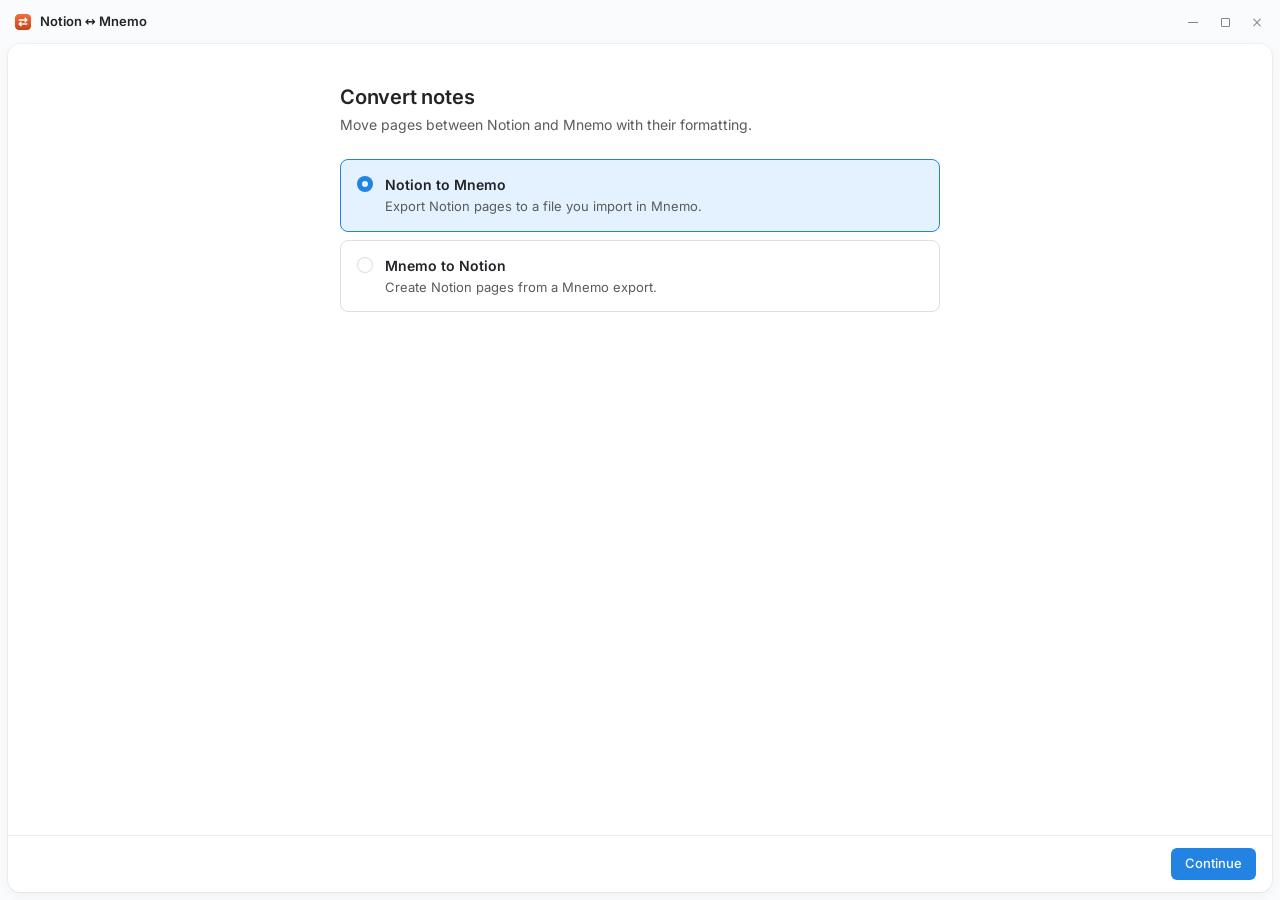
==== notion2mnemo/gui/web/index.html @ a055111a "feat(gui): add a desktop app - Walk through connecting, choosing pages or notes and converting, with" ====
<!DOCTYPE html>
<html lang="en">
<head>
<meta charset="utf-8">
<meta name="viewport" content="width=device-width, initial-scale=1">
<title>Notion ↔ Mnemo Converter</title>
<link rel="stylesheet" href="app.css">
</head>
<body>

<div class="app">

  <!-- The window is frameless. Only the drag strip moves it, so the buttons stay clickable. -->
  <header class="titlebar">
    <div class="titlebar-drag pywebview-drag-region">
      <img class="app-icon" src="icon.png" alt="">
      <span class="app-name">Notion ↔ Mnemo</span>
      <nav class="rail" id="rail" hidden>
        <span class="step" id="step-1"><span class="dot">1</span><span class="step-name">Connect</span></span>
        <span class="step" id="step-2"><span class="dot">2</span><span class="step-name" id="step-2-name">Choose pages</span></span>
        <span class="step" id="step-3"><span class="dot">3</span><span class="step-name">Convert</span></span>
      </nav>
    </div>
    <div class="winbtns">
      <button class="winbtn" id="win-min" title="Minimise" aria-label="Minimise"><i class="g-min"></i></button>
      <button class="winbtn" id="win-max" title="Maximise" aria-label="Maximise"><i class="g-max"></i></button>
      <button class="winbtn close" id="win-close" title="Close" aria-label="Close"><i class="g-close"></i></button>
    </div>
  </header>

  <main class="stage">

    <section class="screen" id="screen-start">
      <div class="body">
        <div class="head">
          <h1>Convert notes</h1>
          <p class="lede">Move pages between Notion and Mnemo with their formatting.</p>
        </div>
        <div class="choices" role="radiogroup" aria-label="Direction">
          <button class="choice selected" id="dir-pull" aria-pressed="true">
            <span class="choice-radio"></span>
            <span class="choice-text">
              <span class="choice-title">Notion to Mnemo</span>
              <span class="choice-note">Export Notion pages to a file you import in Mnemo.</span>
            </span>
          </button>
          <button class="choice" id="dir-push" aria-pressed="false">
            <span class="choice-radio"></span>
            <span class="choice-text">
              <span class="choice-title">Mnemo to Notion</span>
              <span class="choice-note">Create Notion pages from a Mnemo export.</span>
            </span>
          </button>
        </div>
        <div class="notice" id="update-notice" hidden>
          <span class="notice-text" id="update-text"></span>
          <button class="linkish" id="update-open">See what's new</button>
        </div>
      </div>
      <footer class="actionbar">
        <span class="foot-note" id="version"></span>
        <span class="spacer"></span>
        <button class="btn primary" data-go="connect">Continue</button>
      </footer>
    </section>

    <section class="screen" id="screen-update" hidden>
      <div class="body">
        <div class="head">
          <h1 id="update-title"></h1>
          <p class="lede" id="update-sub"></p>
        </div>
        <pre class="notes selectable" id="update-notes"></pre>
        <p class="lede" id="update-link-wrap" hidden>
          <a href="#" id="update-link">Read the release notes on GitHub</a>
        </p>
        <div class="progress-wrap" id="update-progress" hidden>
          <div class="track"><div class="fill" id="update-fill"></div></div>
          <div class="now" id="update-stage">Downloading…</div>
        </div>
      </div>
      <footer class="actionbar">
        <span class="foot-note" id="update-foot">The app restarts to finish.</span>
        <span class="spacer"></span>
        <button class="btn" id="update-later">Not now</button>
        <button class="btn primary" id="update-install">Update</button>
      </footer>
    </section>

    <section class="screen" id="screen-connect" hidden>
      <div class="body">
        <div class="head">
          <h1>Connect to Notion</h1>
          <p class="lede">The converter reads Notion through an integration key. You only set this up once.</p>
        </div>

        <ol class="steps">
          <li>
            <span class="num">1</span>
            <span>Open <a href="#" data-url="https://www.notion.so/my-integrations">notion.so/my-integrations</a>,
              create a new integration and copy its secret.</span>
          </li>
          <li>
            <span class="num">2</span>
            <span>In Notion, open each page you want to move and add the integration under
              <strong>⋯ &gt; Connections</strong>. Pages inside it are included.</span>
          </li>
        </ol>

        <div class="field">
          <label class="field-label" for="token">Integration secret</label>
          <input type="password" id="token" class="input mono" placeholder="ntn_"
                 autocomplete="off" spellcheck="false">
          <label class="check"><input type="checkbox" id="remember-token"> Remember on this computer</label>
        </div>
      </div>
      <footer class="actionbar">
        <span class="foot-note">The key is only ever sent to Notion.</span>
        <span class="spacer"></span>
        <button class="btn" data-go="start">Back</button>
        <button class="btn primary" id="connect-continue">Continue</button>
      </footer>
    </section>

    <section class="screen" id="screen-pages" hidden>
      <div class="body listing">
        <div class="head">
          <h1>Choose pages</h1>
          <p class="lede">Pages inside the ones you choose are included.</p>
        </div>
        <div class="list-bar">
          <label class="check"><input type="checkbox" id="select-all" checked> All top-level pages</label>
          <span class="spacer"></span>
          <span class="count" id="selection-count"></span>
          <input type="search" id="filter" class="input search" placeholder="Filter">
        </div>
        <ul class="items" id="page-list"></ul>
        <p class="hint">Missing a page? Add the integration to it in Notion under <strong>⋯ &gt; Connections</strong>.
          <a href="#" id="reload-pages">Refresh</a></p>
      </div>
      <footer class="actionbar">
        <span class="spacer"></span>
        <button class="btn" data-go="connect">Back</button>
        <button class="btn primary" id="pages-continue">Continue</button>
      </footer>
    </section>

    <section class="screen" id="screen-ready" hidden>
      <div class="body">
        <div class="head">
          <h1>Export</h1>
          <p class="lede" id="ready-summary"></p>
        </div>

        <div class="panel">
          <div class="prow">
            <div class="prow-text">
              <span class="prow-label">File</span>
              <span class="prow-value"><span id="output-name">notion-export.mnemo</span>
                <span class="dim" id="output-dir"></span></span>
            </div>
            <button class="btn small" id="pick-output">Change</button>
          </div>
          <div class="prow">
            <div class="prow-text">
              <span class="prow-label">Folder in Mnemo</span>
              <input type="text" id="opt-folder" class="inline-input" value="Notion"
                     placeholder="None, add the notes at the top level" aria-label="Folder in Mnemo">
            </div>
            <button class="btn small" id="rename-folder">Rename</button>
          </div>
          <label class="prow toggle">
            <input type="checkbox" id="opt-covers">
            <span class="prow-flex">Include page covers</span>
            <span class="dim">Makes the file larger</span>
          </label>
          <label class="prow toggle">
            <input type="checkbox" id="opt-dbprops" checked>
            <span class="prow-flex">Show database fields as a table</span>
            <span class="dim">At the top of each note</span>
          </label>
        </div>

        <details class="advanced">
          <summary>Advanced</summary>
          <label class="adv-row">Stop after
            <input type="number" id="opt-limit" class="input" min="1" placeholder="All"> pages
          </label>
        </details>
      </div>
      <footer class="actionbar">
        <span class="foot-note">Notion allows a few requests a second, so large workspaces take a few minutes.</span>
        <span class="spacer"></span>
        <button class="btn" data-go="pages">Back</button>
        <button class="btn primary" id="run-pull">Export</button>
      </footer>
    </section>

    <section class="screen" id="screen-source" hidden>
      <div class="body listing">
        <div class="head">
          <h1>Choose notes</h1>
          <p class="lede">Export a package in Mnemo first, under <strong>Notes &gt; Export &gt; Mnemo package</strong>.</p>
        </div>
        <div class="panel">
          <div class="prow">
            <div class="prow-text">
              <span class="prow-label">Package</span>
              <span class="prow-value" id="package-value">None chosen</span>
            </div>
            <button class="btn small" id="pick-package">Choose</button>
          </div>
        </div>
        <div class="list-bar">
          <span class="list-title">Create the pages under</span>
          <span class="spacer"></span>
          <a href="#" id="reload-parents" class="hint-link">Refresh</a>
          <input type="search" id="parent-filter" class="input search" placeholder="Filter">
        </div>
        <ul class="items pick-one" id="parent-list"></ul>
        <p class="hint">The page needs the integration connected, with permission to insert content.</p>
      </div>
      <footer class="actionbar">
        <span class="spacer"></span>
        <button class="btn" data-go="connect">Back</button>
        <button class="btn primary" id="source-continue">Continue</button>
      </footer>
    </section>

    <section class="screen" id="screen-push-ready" hidden>
      <div class="body">
        <div class="head">
          <h1>Import</h1>
          <p class="lede" id="push-summary"></p>
        </div>
        <div class="panel">
          <div class="prow">
            <div class="prow-text">
              <span class="prow-label">Package</span>
              <span class="prow-value" id="push-package-value"></span>
            </div>
          </div>
          <div class="prow">
            <div class="prow-text">
              <span class="prow-label">Notion page</span>
              <span class="prow-value" id="push-parent-value"></span>
            </div>
          </div>
          <label class="prow toggle">
            <input type="checkbox" id="opt-upload-images" checked>
            <span class="prow-flex">Upload images</span>
            <span class="dim">Otherwise they are left out</span>
          </label>
        </div>
      </div>
      <footer class="actionbar">
        <span class="foot-note">Only new pages are created. Nothing in Notion is changed.</span>
        <span class="spacer"></span>
        <button class="btn" data-go="source">Back</button>
        <button class="btn primary" id="run-push">Create pages</button>
      </footer>
    </section>

    <section class="screen" id="screen-working" hidden>
      <div class="body">
        <div class="head">
          <h1 id="working-title">Exporting</h1>
          <p class="lede" id="working-sub">Starting</p>
        </div>
        <div class="progress-wrap">
          <div class="track"><div class="fill" id="progress-fill"></div></div>
          <div class="now" id="working-now"></div>
        </div>
      </div>
      <footer class="actionbar">
        <span class="foot-note" id="started-at"></span>
        <span class="spacer"></span>
        <button class="btn" id="stop-run">Stop</button>
      </footer>
    </section>

    <section class="screen" id="screen-done" hidden>
      <div class="body">
        <div class="result">
          <div class="result-mark ok">✓</div>
          <div class="head">
            <h1 id="done-title"></h1>
            <p class="lede" id="done-sub"></p>
          </div>
        </div>

        <div class="next" id="done-next">
          <div class="next-title" id="next-title">Import it in Mnemo</div>
          <ol class="steps tight" id="next-steps"></ol>
        </div>

        <div class="notice" id="warn-notice" hidden>
          <span class="notice-text" id="warn-text"></span>
          <button class="linkish" id="warn-toggle">Show</button>
        </div>
        <pre class="warn-list" id="warn-list" hidden></pre>
      </div>
      <footer class="actionbar">
        <button class="btn" id="again">Convert more</button>
        <span class="spacer"></span>
        <button class="btn" id="open-folder" hidden>Show file</button>
        <button class="btn primary" id="done-close">Done</button>
      </footer>
    </section>

    <section class="screen" id="screen-error" hidden>
      <div class="body">
        <div class="result">
          <div class="result-mark bad">!</div>
          <div class="head">
            <h1 id="error-title"></h1>
            <p class="lede">Nothing was changed.</p>
          </div>
        </div>
        <div class="panel padded" id="error-checks-wrap">
          <div class="checks-title" id="checks-title">What to check</div>
          <div id="error-checks"></div>
        </div>
        <p class="hint"><a href="#" data-url="https://www.notion.so/my-integrations">Open your integrations</a>
          or <a href="#" id="copy-detail">copy the error details</a>.</p>
      </div>
      <footer class="actionbar">
        <span class="spacer"></span>
        <button class="btn" id="error-back">Back</button>
        <button class="btn primary" id="error-retry">Try again</button>
      </footer>
    </section>

  </main>
</div>

<script src="util.js"></script>
<script src="app.js"></script>
<script src="pull.js"></script>
<script src="push.js"></script>
<script src="run.js"></script>
<script src="update.js"></script>
</body>
</html>
---- notion2mnemo/gui/web/app.css ----
/* Values follow Mnemo's design tokens (mnemo-web/src/styles/tokens.css): a grey
   frame with the content on a canvas above it, depth from shadow, Inter, a 4px grid. */

@font-face {
  font-family: "Inter"; font-style: normal; font-weight: 100 900; font-display: swap;
  src: url("fonts/inter-latin-normal.woff2") format("woff2-variations");
  unicode-range: U+0000-00FF, U+0131, U+0152-0153, U+02BB-02BC, U+02C6, U+02DA, U+02DC, U+0304, U+0308, U+0329, U+2000-206F, U+20AC, U+2122, U+2191, U+2193, U+2212, U+2215, U+FEFF, U+FFFD;
}
@font-face {
  font-family: "Inter"; font-style: normal; font-weight: 100 900; font-display: swap;
  src: url("fonts/inter-latin-ext-normal.woff2") format("woff2-variations");
  unicode-range: U+0100-02BA, U+02BD-02C5, U+02C7-02CC, U+02CE-02D7, U+02DD-02FF, U+1D00-1DBF, U+1E00-1E9F, U+1EF2-1EFF, U+2020, U+20A0-20AB, U+20AD-20C0, U+2113, U+2C60-2C7F, U+A720-A7FF;
}

:root {
  --font-sans: "Inter", "Segoe UI", system-ui, sans-serif;
  --font-mono: ui-monospace, "Cascadia Mono", "SF Mono", Menlo, monospace;
  --radius-sm: 4px;
  --radius-md: 6px;
  --radius-lg: 8px;
  --radius-xl: 12px;
  --neutral-hue: 260;
  --neutral-chroma: 0.0015;

  --frame: oklch(0.988 var(--neutral-chroma) var(--neutral-hue));
  --frame-hover: oklch(0.958 calc(var(--neutral-chroma) * 1.6) var(--neutral-hue));
  --frame-active: oklch(0.937 calc(var(--neutral-chroma) * 2) var(--neutral-hue));
  --canvas: oklch(1 0 0);
  --canvas-sunken: oklch(0.975 var(--neutral-chroma) var(--neutral-hue));
  --line: oklch(0.9 calc(var(--neutral-chroma) * 1.5) var(--neutral-hue));
  --line-soft: oklch(0.943 var(--neutral-chroma) var(--neutral-hue));
  --ink: oklch(0.26 0.008 var(--neutral-hue));
  --ink-2: oklch(0.47 0.007 var(--neutral-hue));
  --ink-3: oklch(0.615 0.006 var(--neutral-hue));
  --ink-icon: oklch(0.7 0.005 var(--neutral-hue));
  --accent: oklch(0.606 0.167 252.7);
  --accent-hover: oklch(0.556 0.167 252.7);
  --accent-ink: oklch(0.52 0.159 252.7);
  --accent-wash: oklch(0.955 0.027 252.7);
  --accent-fg: oklch(0.99 0.01 252.7);
  --ok: oklch(0.55 0.13 150);
  --ok-wash: oklch(0.955 0.03 150);
  --danger: oklch(0.54 0.2 25);
  --danger-wash: oklch(0.955 0.03 25);
  --close: #c42b1c;
  --canvas-shadow: 0 0 0 1px oklch(0 0 0 / 0.04), 0 1px 2px oklch(0 0 0 / 0.04), 0 4px 16px oklch(0 0 0 / 0.04);
}

@media (prefers-color-scheme: dark) {
  :root {
    --frame: oklch(0.203 0.005 var(--neutral-hue));
    --frame-hover: oklch(0.253 0.007 var(--neutral-hue));
    --frame-active: oklch(0.288 0.009 var(--neutral-hue));
    --canvas: oklch(0.218 0.006 var(--neutral-hue));
    --canvas-sunken: oklch(0.192 0.005 var(--neutral-hue));
    --line: oklch(0.31 0.008 var(--neutral-hue));
    --line-soft: oklch(0.265 0.006 var(--neutral-hue));
    --ink: oklch(0.955 0.003 var(--neutral-hue));
    --ink-2: oklch(0.755 0.008 var(--neutral-hue));
    --ink-3: oklch(0.6 0.009 var(--neutral-hue));
    --ink-icon: oklch(0.545 0.009 var(--neutral-hue));
    --accent: oklch(0.706 0.167 252.7);
    --accent-hover: oklch(0.756 0.167 252.7);
    --accent-ink: oklch(0.786 0.151 252.7);
    --accent-wash: oklch(0.3 0.067 252.7);
    --accent-fg: oklch(0.18 0.03 252.7);
    --ok: oklch(0.75 0.12 150);
    --ok-wash: oklch(0.3 0.05 150);
    --danger: oklch(0.68 0.18 25);
    --danger-wash: oklch(0.3 0.07 25);
    --canvas-shadow: 0 0 0 1px oklch(1 0 0 / 0.05), 0 4px 16px oklch(0 0 0 / 0.3);
  }
}

* { box-sizing: border-box; }
html { color-scheme: light dark; height: 100%; }
[hidden] { display: none !important; }

body {
  margin: 0;
  height: 100%;
  overflow: hidden;
  background: var(--frame);
  color: var(--ink);
  font: 14px/1.5 var(--font-sans);
  -webkit-font-smoothing: antialiased;
  user-select: none;
}
input, .selectable { user-select: text; }

.app { height: 100%; display: flex; flex-direction: column; }

/* Title bar */

.titlebar { flex: none; height: 44px; display: flex; align-items: stretch; }
.titlebar-drag { flex: 1; min-width: 0; display: flex; align-items: center; gap: 8px; padding-left: 14px; }
.app-icon { width: 18px; height: 18px; flex: none; }
.app-name { font-size: 13px; font-weight: 600; white-space: nowrap; }

.rail { display: flex; align-items: center; gap: 16px; margin-left: 28px; font-size: 12px; }
.step { display: flex; align-items: center; gap: 6px; color: var(--ink-3); }
.step .dot {
  width: 16px; height: 16px; border-radius: 50%;
  display: flex; align-items: center; justify-content: center;
  font-size: 10px; font-weight: 600;
  box-shadow: inset 0 0 0 1px var(--line);
}
.step.now { color: var(--ink); font-weight: 500; }
.step.now .dot { background: var(--accent); color: var(--accent-fg); box-shadow: none; }
.step.done { color: var(--ink-2); }
.step.done .dot { background: var(--frame-active); box-shadow: none; }

.winbtns { display: flex; align-items: center; gap: 2px; padding-right: 8px; }
.winbtn {
  appearance: none; background: none; border: none; cursor: pointer;
  width: 30px; height: 28px; border-radius: var(--radius-md);
  display: flex; align-items: center; justify-content: center;
  color: var(--ink-3);
}
.winbtn:hover { background: var(--frame-hover); color: var(--ink); }
.winbtn.close:hover { background: var(--close); color: #fff; }
.winbtn i { display: block; }
.g-min { width: 10px; height: 1px; background: currentColor; }
.g-max { width: 9px; height: 9px; border: 1px solid currentColor; border-radius: 1px; }
.g-close { width: 10px; height: 10px; position: relative; }
.g-close::before, .g-close::after {
  content: ""; position: absolute; inset: 50% 0 auto 0; height: 1px; background: currentColor;
}
.g-close::before { transform: rotate(45deg); }
.g-close::after { transform: rotate(-45deg); }

/* macOS: traffic lights on the left, glyphs only while the pointer is over them. */
[data-platform="mac"] .winbtns { order: -1; gap: 8px; padding: 0 6px 0 14px; }
[data-platform="mac"] .titlebar-drag { padding-left: 8px; }
[data-platform="mac"] .winbtn {
  width: 12px; height: 12px; border-radius: 50%; padding: 0;
  color: rgba(0, 0, 0, 0.55);
  box-shadow: inset 0 0 0 0.5px rgba(0, 0, 0, 0.18);
}
[data-platform="mac"] #win-close { order: 1; background: #ff5f57; }
[data-platform="mac"] #win-min { order: 2; background: #febc2e; }
[data-platform="mac"] #win-max { order: 3; background: #28c840; }
[data-platform="mac"] .winbtn:hover,
[data-platform="mac"] .winbtn.close:hover { color: rgba(0, 0, 0, 0.55); }
[data-platform="mac"] #win-close:hover { background: #ff5f57; }
[data-platform="mac"] #win-min:hover { background: #febc2e; }
[data-platform="mac"] #win-max:hover { background: #28c840; }
[data-platform="mac"] .winbtn i { visibility: hidden; transform: scale(0.62); }
[data-platform="mac"] .winbtns:hover .winbtn i { visibility: visible; }
[data-platform="mac"] .g-max { border: none; position: relative; }
[data-platform="mac"] .g-max::before,
[data-platform="mac"] .g-max::after { content: ""; position: absolute; background: currentColor; }
[data-platform="mac"] .g-max::before { inset: 50% 0 auto 0; height: 1.5px; margin-top: -0.75px; }
[data-platform="mac"] .g-max::after { inset: 0 auto 0 50%; width: 1.5px; margin-left: -0.75px; }

/* Canvas and screens */

.stage {
  flex: 1; min-height: 0; position: relative;
  margin: 0 8px 8px;
  background: var(--canvas);
  border-radius: var(--radius-xl);
  box-shadow: var(--canvas-shadow);
  overflow: hidden;
}
.screen { position: absolute; inset: 0; display: flex; flex-direction: column; }

.body {
  flex: 1; min-height: 0; overflow-y: auto;
  display: flex; flex-direction: column; gap: 24px;
  width: 100%; max-width: 680px; margin: 0 auto;
  padding: 40px 40px 24px;
}
.body.listing { overflow: hidden; gap: 16px; }

.head { display: flex; flex-direction: column; gap: 4px; }
h1 { margin: 0; font-size: 20px; line-height: 1.3; font-weight: 600; letter-spacing: -0.01em; }
.lede { margin: 0; color: var(--ink-2); text-wrap: pretty; }
.hint { flex: none; margin: 0; font-size: 12px; color: var(--ink-3); text-wrap: pretty; }
.dim { color: var(--ink-3); font-weight: 400; }
.spacer { flex: 1; }

a { color: var(--accent-ink); text-decoration: none; cursor: pointer; }
a:hover { text-decoration: underline; }
strong { font-weight: 600; }

.actionbar {
  flex: none;
  display: flex; align-items: center; gap: 8px;
  padding: 12px 16px;
  border-top: 1px solid var(--line-soft);
}
.foot-note { font-size: 12px; color: var(--ink-3); }

/* Controls */

.btn {
  appearance: none; border: none; cursor: pointer;
  font: inherit; font-size: 13px; font-weight: 500; white-space: nowrap;
  height: 32px; padding: 0 14px; border-radius: var(--radius-md);
  background: var(--frame-hover); color: var(--ink);
}
.btn:hover:not(:disabled) { background: var(--frame-active); }
.btn.primary { background: var(--accent); color: var(--accent-fg); }
.btn.primary:hover:not(:disabled) { background: var(--accent-hover); }
.btn.small { height: 28px; padding: 0 12px; font-size: 12px; }
.btn:disabled { opacity: 0.45; cursor: default; }
:focus-visible { outline: 2px solid var(--accent); outline-offset: 2px; }
.input:focus-visible, .inline-input:focus-visible { outline: none; }

.input {
  font: inherit; color: var(--ink);
  height: 32px; padding: 0 10px; border-radius: var(--radius-md);
  background: var(--canvas); border: 1px solid var(--line);
}
.input:focus { outline: none; border-color: var(--accent); box-shadow: 0 0 0 3px var(--accent-wash); }
.input::placeholder { color: var(--ink-3); }
.input.mono { font-family: var(--font-mono); font-size: 13px; width: 100%; height: 36px; }
.input.search { width: 160px; height: 28px; font-size: 12px; }

.field { display: flex; flex-direction: column; gap: 8px; }
.field-label { font-size: 12px; font-weight: 500; color: var(--ink-2); }

.check { display: inline-flex; align-items: center; gap: 8px; font-size: 13px; color: var(--ink-2); cursor: pointer; }
input[type="checkbox"] { accent-color: var(--accent); width: 15px; height: 15px; margin: 0; cursor: pointer; }

/* Start */

.choices { display: flex; flex-direction: column; gap: 8px; }
.choice {
  display: flex; align-items: flex-start; gap: 12px;
  padding: 14px 16px; text-align: left; cursor: pointer; font: inherit; color: var(--ink);
  background: var(--canvas);
  border: 1px solid var(--line); border-radius: var(--radius-lg);
}
.choice:hover { background: var(--canvas-sunken); }
.choice.selected { border-color: var(--accent); background: var(--accent-wash); }
.choice-radio {
  width: 16px; height: 16px; margin-top: 2px; flex: none; border-radius: 50%;
  box-shadow: inset 0 0 0 1px var(--line);
}
.choice.selected .choice-radio { box-shadow: inset 0 0 0 5px var(--accent); }
.choice-text { display: flex; flex-direction: column; gap: 2px; }
.choice-title { font-weight: 600; }
.choice-note { font-size: 13px; color: var(--ink-2); }

/* Connect */

.steps { list-style: none; margin: 0; padding: 0; display: flex; flex-direction: column; gap: 12px; }
.steps.tight { gap: 8px; }
.steps li { display: flex; gap: 12px; align-items: flex-start; text-wrap: pretty; }
.steps .num {
  width: 20px; height: 20px; flex: none; margin-top: 1px; border-radius: 50%;
  background: var(--frame-hover); color: var(--ink-2);
  display: flex; align-items: center; justify-content: center;
  font-size: 11px; font-weight: 600;
}

/* Lists */

.list-bar { flex: none; display: flex; align-items: center; gap: 12px; }
.list-title { font-weight: 600; font-size: 13px; }
.count, .hint-link { font-size: 12px; color: var(--ink-3); }

.items {
  flex: 1; min-height: 0; overflow-y: auto;
  list-style: none; margin: 0; padding: 4px;
  border: 1px solid var(--line-soft); border-radius: var(--radius-lg);
}
.items li {
  display: flex; align-items: center; gap: 10px;
  height: 36px; padding: 0 10px; border-radius: var(--radius-md);
  cursor: pointer;
}
.items li:hover { background: var(--canvas-sunken); }
.items li.on { background: var(--accent-wash); }
.items .emoji { width: 18px; text-align: center; flex: none; }
.items .name { flex: 1; min-width: 0; overflow: hidden; text-overflow: ellipsis; white-space: nowrap; }
.items .tag { font-size: 12px; color: var(--ink-3); flex: none; }
.items .empty { color: var(--ink-3); cursor: default; height: auto; padding: 12px 10px; }
.items .empty:hover { background: none; }
/* Without a checkbox, the ring is what marks the chosen page. */
.pick-one li.on { box-shadow: inset 0 0 0 1px var(--accent); }

/* Settings panels */

.panel { display: flex; flex-direction: column; border: 1px solid var(--line); border-radius: var(--radius-lg); }
.panel.padded { padding: 16px; gap: 8px; }
.prow { display: flex; align-items: center; gap: 12px; padding: 12px 16px; min-height: 56px; }
.prow + .prow { border-top: 1px solid var(--line-soft); }
.prow.toggle { cursor: pointer; min-height: 44px; }
.prow-text { flex: 1; min-width: 0; display: flex; flex-direction: column; gap: 2px; }
.prow-label { font-size: 12px; color: var(--ink-3); }
.prow-value { font-weight: 500; overflow: hidden; text-overflow: ellipsis; white-space: nowrap; }
.prow-flex { flex: 1; }
.prow .dim { font-size: 12px; }

.inline-input {
  font: inherit; font-weight: 500; color: var(--ink);
  background: none; border: none; border-radius: var(--radius-sm);
  padding: 2px 4px; margin: -2px -4px; width: 100%;
}
.inline-input:focus { outline: none; background: var(--canvas-sunken); box-shadow: 0 0 0 1px var(--accent); }
.inline-input::placeholder { color: var(--ink-3); font-weight: 400; }

.advanced { font-size: 13px; }
.advanced summary { cursor: pointer; color: var(--ink-2); width: fit-content; }
.adv-row { display: flex; align-items: center; gap: 8px; margin-top: 8px; color: var(--ink-2); }
.adv-row .input { width: 80px; height: 28px; }

/* Progress */

.progress-wrap { display: flex; flex-direction: column; gap: 8px; }
.track { height: 6px; border-radius: 3px; background: var(--frame-active); overflow: hidden; }
.fill { height: 100%; border-radius: 3px; background: var(--accent); width: 0%; transition: width 0.3s ease; }
/* Before the first count arrives there is no fraction, so the bar sweeps instead. */
.track.indeterminate .fill { width: 30%; animation: sweep 1.4s ease-in-out infinite; transition: none; }
@keyframes sweep { 0% { transform: translateX(-110%); } 100% { transform: translateX(360%); } }
.now { display: flex; align-items: center; gap: 8px; font-size: 13px; color: var(--ink-2); min-height: 20px; }

/* Results */

.result { display: flex; align-items: flex-start; gap: 12px; }
.result-mark {
  width: 28px; height: 28px; flex: none; border-radius: 50%;
  display: flex; align-items: center; justify-content: center;
  font-size: 14px; font-weight: 700;
}
.result-mark.ok { background: var(--ok-wash); color: var(--ok); }
.result-mark.bad { background: var(--danger-wash); color: var(--danger); }
.result-mark.stopped { background: var(--frame-hover); color: var(--ink-3); font-size: 10px; }

.next { display: flex; flex-direction: column; gap: 12px; padding: 16px; border: 1px solid var(--line); border-radius: var(--radius-lg); }
.next-title { font-weight: 600; }

.notice {
  display: flex; align-items: center; gap: 12px;
  padding: 10px 14px; border-radius: var(--radius-lg);
  background: var(--canvas-sunken);
}
.notice-text { flex: 1; font-size: 13px; text-wrap: pretty; }
.linkish {
  appearance: none; background: none; border: none; cursor: pointer; padding: 0;
  font: inherit; font-size: 13px; font-weight: 500; color: var(--accent-ink); white-space: nowrap;
}
.linkish:hover { text-decoration: underline; }

/* Release notes arrive from the network, so they are shown as text, never markup. */
.notes {
  margin: 0; max-height: 240px; overflow-y: auto;
  padding: 12px 16px; border: 1px solid var(--line); border-radius: var(--radius-lg);
  font: 13px/1.6 var(--font-sans); color: var(--ink-2);
  white-space: pre-wrap; word-break: break-word; user-select: text;
}
.notes:empty { display: none; }

.warn-list {
  margin: 0; max-height: 160px; overflow-y: auto;
  padding: 12px 14px; border-radius: var(--radius-lg); background: var(--canvas-sunken);
  font: 12px/1.6 var(--font-mono); color: var(--ink-2);
  white-space: pre-wrap; word-break: break-word; user-select: text;
}

.checks-title { font-weight: 600; }
.check-line { color: var(--ink-2); text-wrap: pretty; }

::-webkit-scrollbar { width: 10px; height: 10px; }
::-webkit-scrollbar-thumb {
  background: color-mix(in srgb, var(--ink-3) 35%, transparent);
  border-radius: 10px; border: 3px solid transparent; background-clip: content-box;
}
::-webkit-scrollbar-track { background: transparent; }
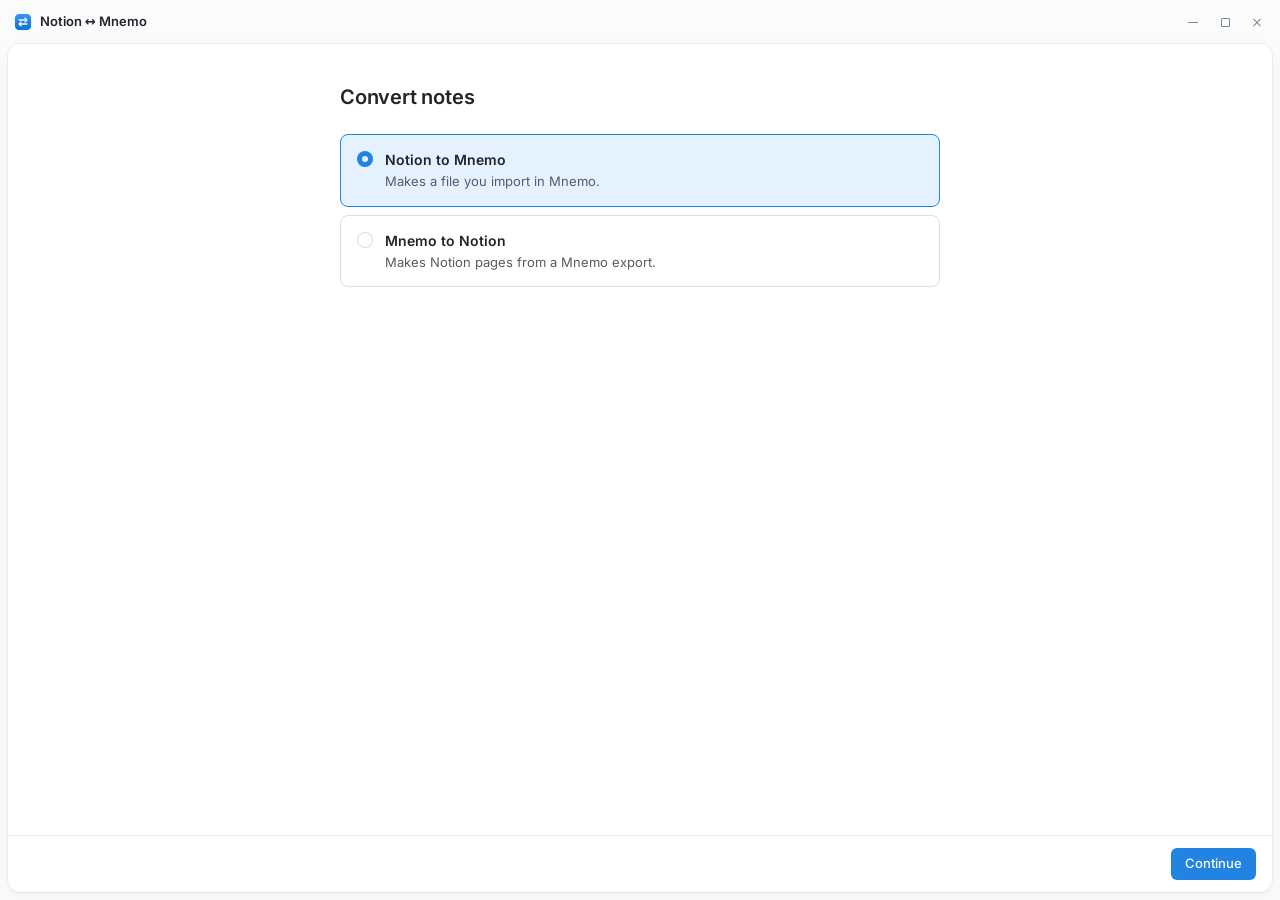
==== commit 5c0c3bff: "feat(gui): use the accent for the icon and trim the copy" ====
--- a/notion2mnemo/gui/web/index.html
+++ b/notion2mnemo/gui/web/index.html
@@ -34,21 +34,20 @@
       <div class="body">
         <div class="head">
           <h1>Convert notes</h1>
-          <p class="lede">Move pages between Notion and Mnemo with their formatting.</p>
         </div>
         <div class="choices" role="radiogroup" aria-label="Direction">
           <button class="choice selected" id="dir-pull" aria-pressed="true">
             <span class="choice-radio"></span>
             <span class="choice-text">
               <span class="choice-title">Notion to Mnemo</span>
-              <span class="choice-note">Export Notion pages to a file you import in Mnemo.</span>
+              <span class="choice-note">Makes a file you import in Mnemo.</span>
             </span>
           </button>
           <button class="choice" id="dir-push" aria-pressed="false">
             <span class="choice-radio"></span>
             <span class="choice-text">
               <span class="choice-title">Mnemo to Notion</span>
-              <span class="choice-note">Create Notion pages from a Mnemo export.</span>
+              <span class="choice-note">Makes Notion pages from a Mnemo export.</span>
             </span>
           </button>
         </div>
@@ -91,7 +90,7 @@
       <div class="body">
         <div class="head">
           <h1>Connect to Notion</h1>
-          <p class="lede">The converter reads Notion through an integration key. You only set this up once.</p>
+          <p class="lede">You only do this once.</p>
         </div>
 
         <ol class="steps">
@@ -103,7 +102,7 @@
           <li>
             <span class="num">2</span>
             <span>In Notion, open each page you want to move and add the integration under
-              <strong>⋯ &gt; Connections</strong>. Pages inside it are included.</span>
+              <strong>⋯&nbsp;&gt;&nbsp;Connections</strong>.</span>
           </li>
         </ol>
 
@@ -115,7 +114,7 @@
         </div>
       </div>
       <footer class="actionbar">
-        <span class="foot-note">The key is only ever sent to Notion.</span>
+        <span class="foot-note">The key is only sent to Notion.</span>
         <span class="spacer"></span>
         <button class="btn" data-go="start">Back</button>
         <button class="btn primary" id="connect-continue">Continue</button>
@@ -126,7 +125,7 @@
       <div class="body listing">
         <div class="head">
           <h1>Choose pages</h1>
-          <p class="lede">Pages inside the ones you choose are included.</p>
+          <p class="lede">Sub-pages are included.</p>
         </div>
         <div class="list-bar">
           <label class="check"><input type="checkbox" id="select-all" checked> All top-level pages</label>
@@ -135,7 +134,7 @@
           <input type="search" id="filter" class="input search" placeholder="Filter">
         </div>
         <ul class="items" id="page-list"></ul>
-        <p class="hint">Missing a page? Add the integration to it in Notion under <strong>⋯ &gt; Connections</strong>.
+        <p class="hint">Missing a page? Add the integration to it in Notion under <strong>⋯&nbsp;&gt;&nbsp;Connections</strong>.
           <a href="#" id="reload-pages">Refresh</a></p>
       </div>
       <footer class="actionbar">
@@ -189,7 +188,7 @@
         </details>
       </div>
       <footer class="actionbar">
-        <span class="foot-note">Notion allows a few requests a second, so large workspaces take a few minutes.</span>
+        <span class="foot-note">Large workspaces take a few minutes.</span>
         <span class="spacer"></span>
         <button class="btn" data-go="pages">Back</button>
         <button class="btn primary" id="run-pull">Export</button>
@@ -249,12 +248,12 @@
           <label class="prow toggle">
             <input type="checkbox" id="opt-upload-images" checked>
             <span class="prow-flex">Upload images</span>
-            <span class="dim">Otherwise they are left out</span>
+            <span class="dim">Otherwise they are skipped</span>
           </label>
         </div>
       </div>
       <footer class="actionbar">
-        <span class="foot-note">Only new pages are created. Nothing in Notion is changed.</span>
+        <span class="foot-note">Existing Notion pages are left alone.</span>
         <span class="spacer"></span>
         <button class="btn" data-go="source">Back</button>
         <button class="btn primary" id="run-push">Create pages</button>
